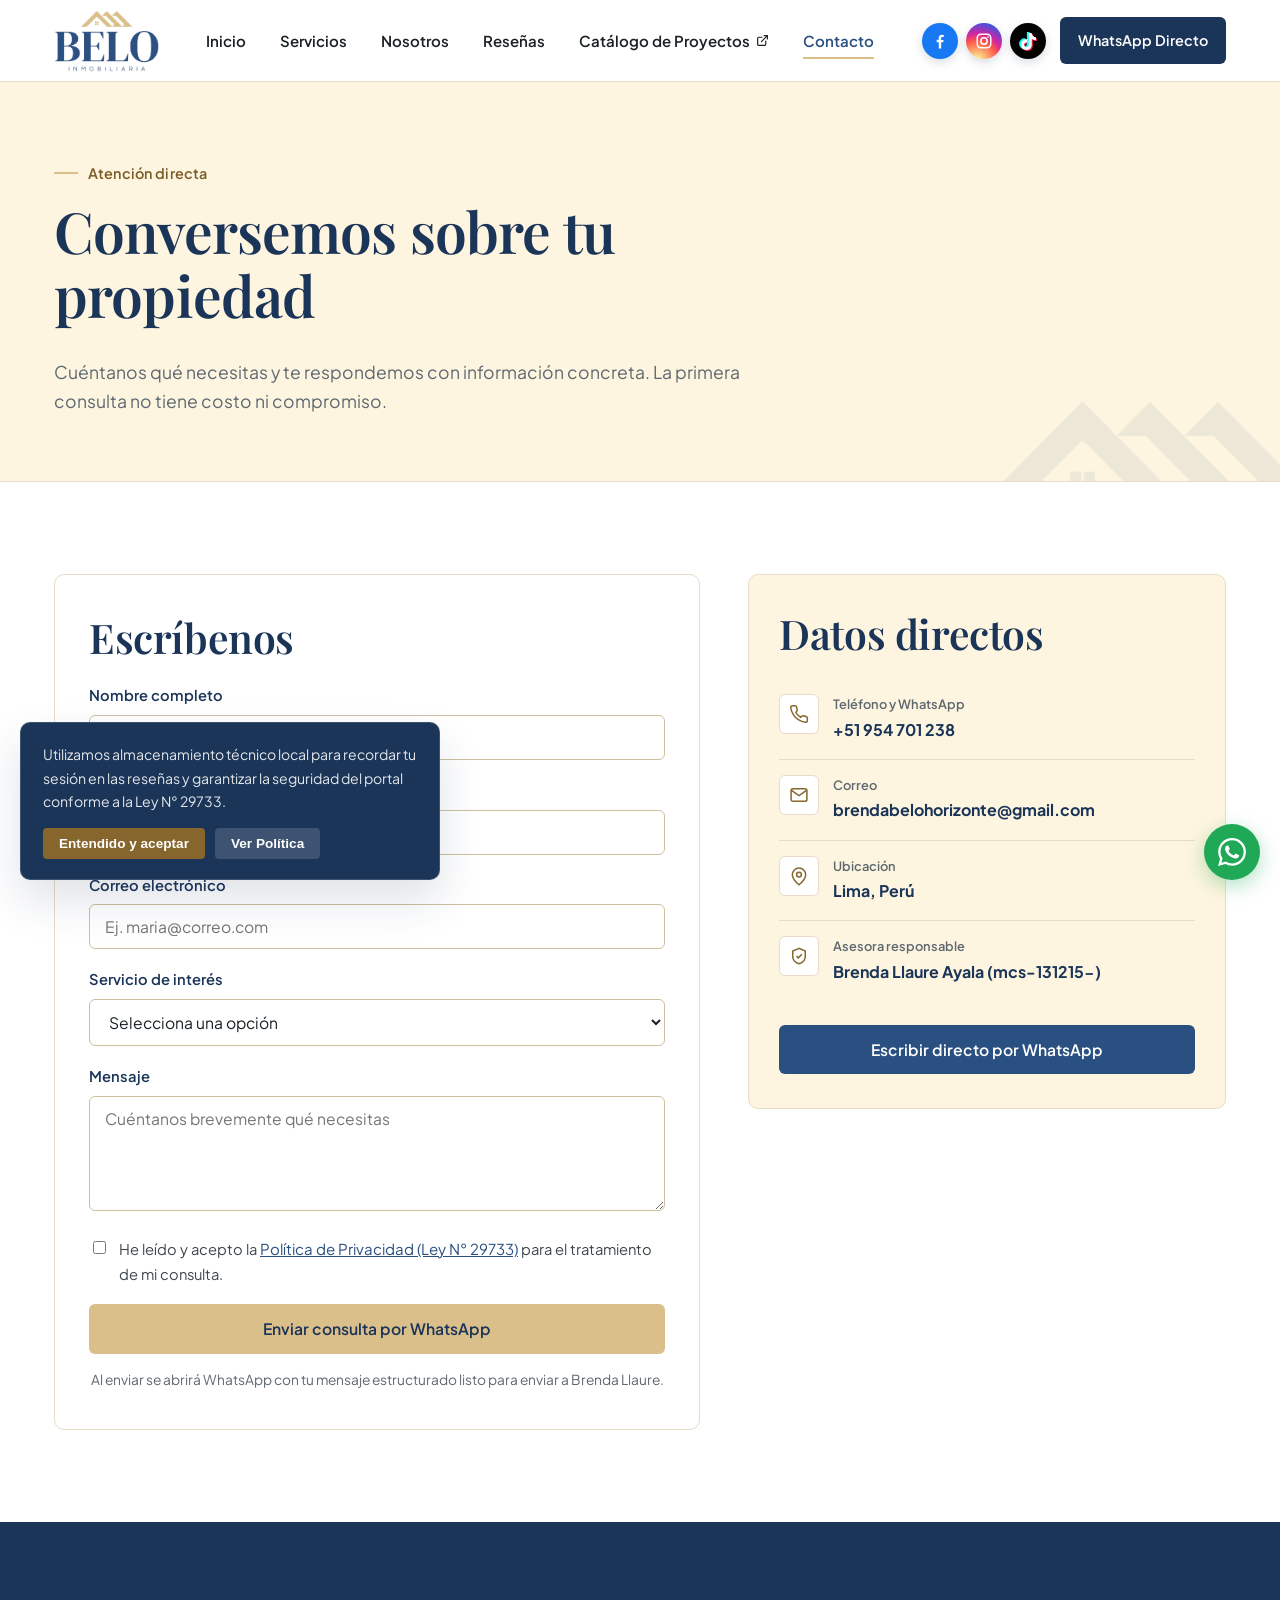
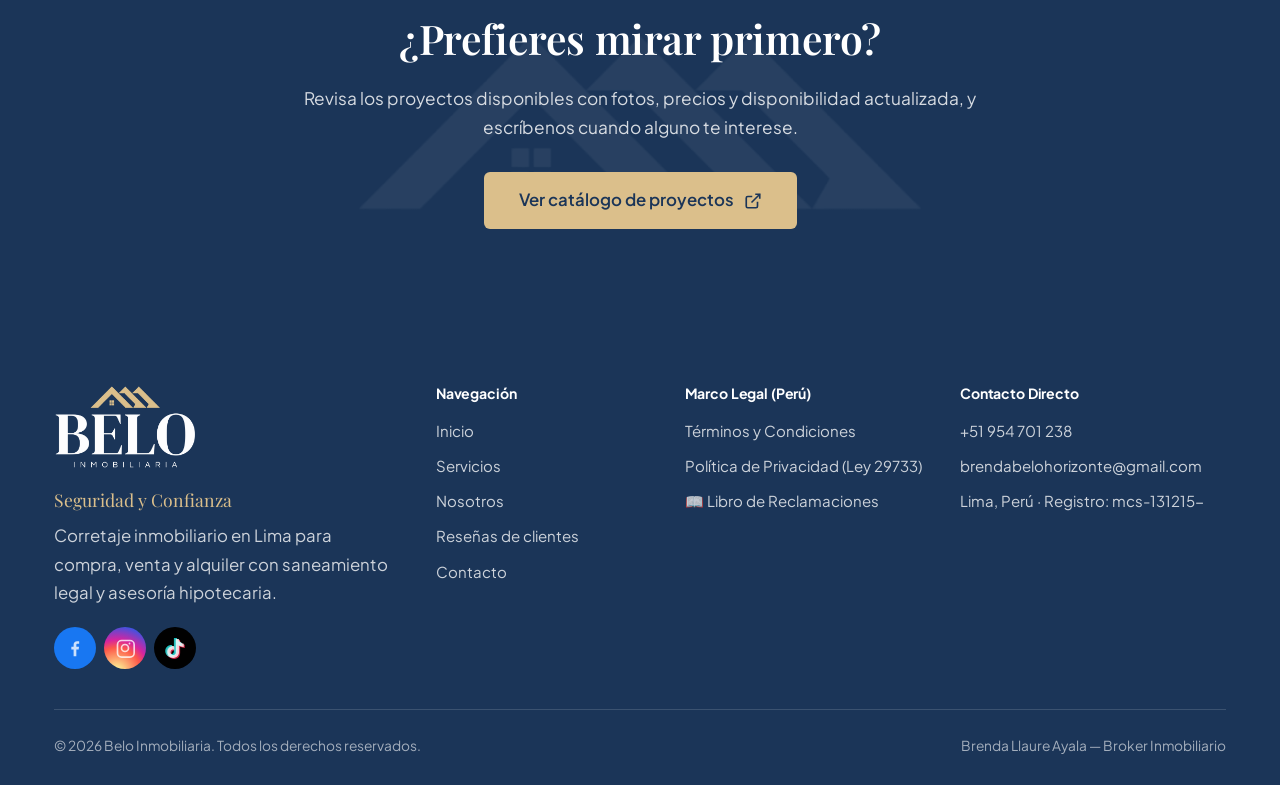
==== contacto.html @ b9839f07 "Add files via upload" ====
<!DOCTYPE html>
<html lang="es-PE">
<head>
  <meta charset="UTF-8">
  <meta name="viewport" content="width=device-width, initial-scale=1.0">

  <title>Contacto y asesoría inmobiliaria en Lima | Belo Inmobiliaria</title>
  <meta name="description" content="Escríbenos para comprar, vender, alquilar o tasar tu propiedad en Lima. Atención directa por WhatsApp al +51 954 701 238. La primera consulta no tiene costo.">

  <meta property="og:type" content="website">
  <meta property="og:locale" content="es_PE">
  <meta property="og:site_name" content="Belo Inmobiliaria">
  <meta property="og:title" content="Contacto | Belo Inmobiliaria">
  <meta property="og:description" content="Atención directa por WhatsApp para comprar, vender, alquilar o tasar tu propiedad en Lima.">
  <meta property="og:image" content="assets/logo-belo.png">

  <link rel="icon" type="image/png" href="assets/favicon-belo.png">
  <link rel="apple-touch-icon" href="assets/favicon-belo.png">

  <link rel="preconnect" href="https://fonts.googleapis.com">
  <link rel="preconnect" href="https://fonts.gstatic.com" crossorigin>
  <link href="https://fonts.googleapis.com/css2?family=Playfair+Display:wght@500;600&family=Plus+Jakarta+Sans:wght@400;500;600;700&display=swap" rel="stylesheet">

  <link rel="stylesheet" href="css/styles.css">
</head>
<body>

  <a class="salto-contenido" href="#contenido">Saltar al contenido principal</a>

  <header class="header" id="header">
    <div class="header__interior">
      <a class="header__logo" href="index.html" aria-label="Inicio — Belo Inmobiliaria">
        <img src="assets/logo-belo.png" alt="Belo Inmobiliaria" width="1082" height="639">
      </a>

      <nav class="nav" id="nav" aria-label="Navegación principal">
        <a class="nav__enlace" href="index.html">Inicio</a>
        <a class="nav__enlace" href="servicios.html">Servicios</a>
        <a class="nav__enlace" href="nosotros.html">Nosotros</a>
        <a class="nav__enlace" href="index.html#resenas">Reseñas</a>
        <a class="nav__enlace" href="https://admin.nexoagentes.pe/email-search/6a6b682a7970f50008cf5bd2" target="_blank" rel="noopener noreferrer">
          Catálogo de Proyectos
          <svg width="13" height="13" viewBox="0 0 24 24" fill="none" stroke="currentColor" stroke-width="2.2" stroke-linecap="round" stroke-linejoin="round" aria-hidden="true"><path d="M18 13v6a2 2 0 0 1-2 2H5a2 2 0 0 1-2-2V8a2 2 0 0 1 2-2h6"/><polyline points="15 3 21 3 21 9"/><line x1="10" y1="14" x2="21" y2="3"/></svg>
          <span class="solo-lectores">(se abre en una pestaña nueva)</span>
        </a>
        <a class="nav__enlace activo" href="contacto.html" aria-current="page">Contacto</a>

        <a class="boton boton--principal nav__wsp-movil" href="https://wa.me/51954701238?text=Hola%20Brenda%2C%20quisiera%20recibir%20asesor%C3%ADa%20inmobiliaria." target="_blank" rel="noopener noreferrer">
          Hablar por WhatsApp
        </a>
      </nav>

      <div class="header__acciones">
        <div class="redes-sociales">
          <a class="red-social red-social--fb" href="https://www.facebook.com/share/1JzZP7yR4J/?mibextid=wwXIfr" target="_blank" rel="noopener noreferrer" aria-label="Facebook de Belo Inmobiliaria">
            <svg viewBox="0 0 24 24" width="18" height="18" fill="currentColor" aria-hidden="true"><path d="M13.6 22v-8.2h2.8l.4-3.3h-3.2V8.4c0-.95.27-1.6 1.63-1.6H17V3.9a23 23 0 0 0-2.5-.13c-2.47 0-4.16 1.5-4.16 4.27v2.43H7.6v3.3h2.74V22z"/></svg>
          </a>
          <a class="red-social red-social--ig" href="https://www.instagram.com/inmobiliaria.brenda?vrfl=ZW5iZTU0MDJnYWZl" target="_blank" rel="noopener noreferrer" aria-label="Instagram de Belo Inmobiliaria">
            <svg viewBox="0 0 24 24" width="18" height="18" fill="none" stroke="currentColor" stroke-width="2" aria-hidden="true"><rect x="3" y="3" width="18" height="18" rx="5"/><circle cx="12" cy="12" r="4.2"/><circle cx="17.4" cy="6.6" r="1.1" fill="currentColor" stroke="none"/></svg>
          </a>
          <a class="red-social red-social--tt" href="https://www.tiktok.com/@inmobiliaria.bh" target="_blank" rel="noopener noreferrer" aria-label="TikTok de Belo Inmobiliaria">
            <svg viewBox="0 0 24 24" width="17" height="17" fill="currentColor" aria-hidden="true"><path d="M12.525.02c1.31-.02 2.61-.01 3.91-.02.08 1.53.63 3.09 1.75 4.17 1.12 1.11 2.7 1.62 4.24 1.79v4.03c-1.44-.05-2.89-.35-4.2-.97-.57-.26-1.1-.59-1.62-.93-.01 2.92.01 5.84-.02 8.75-.08 1.4-.54 2.79-1.35 3.94-1.31 1.92-3.58 3.17-5.91 3.21-1.43.08-2.86-.31-4.08-1.03-2.02-1.19-3.44-3.37-3.65-5.71-.02-.5-.03-1-.01-1.49.18-1.9 1.12-3.72 2.58-4.96 1.66-1.44 3.98-2.13 6.15-1.72.02 1.48-.04 2.96-.04 4.44-.99-.32-2.15-.23-3.02.37-.63.41-1.11 1.04-1.36 1.75-.21.51-.15 1.07-.14 1.61.24 1.64 1.82 3.02 3.5 2.87 1.12-.01 2.19-.66 2.77-1.61.19-.33.4-.67.41-1.06.1-1.79.06-3.57.07-5.36.01-4.03-.01-8.05.02-12.07"/></svg>
          </a>
        </div>
        <a class="boton-wsp-header" href="https://wa.me/51954701238?text=Hola%20Brenda%2C%20quisiera%20recibir%20asesor%C3%ADa%20inmobiliaria." target="_blank" rel="noopener noreferrer">
          WhatsApp Directo
        </a>
        <button class="boton-menu" id="botonMenu" type="button" aria-label="Abrir menú de navegación" aria-expanded="false" aria-controls="nav">
          <svg class="icono-abrir" width="24" height="24" viewBox="0 0 24 24" fill="none" stroke="currentColor" stroke-width="2" stroke-linecap="round"><line x1="3" y1="7" x2="21" y2="7"/><line x1="3" y1="12" x2="21" y2="12"/><line x1="3" y1="17" x2="21" y2="17"/></svg>
          <svg class="icono-cerrar" width="24" height="24" viewBox="0 0 24 24" fill="none" stroke="currentColor" stroke-width="2" stroke-linecap="round"><line x1="5" y1="5" x2="19" y2="19"/><line x1="19" y1="5" x2="5" y2="19"/></svg>
        </button>
      </div>
    </div>
  </header>

  <main class="contenido-principal" id="contenido">

    <section class="cabecera-pagina">
      <img class="cabecera-pagina__marca" src="assets/isotipo-belo.png" alt="" width="546" height="184" aria-hidden="true">
      <div class="contenedor">
        <div class="cabecera-pagina__contenido">
          <span class="etiqueta">Atención directa</span>
          <h1>Conversemos sobre tu propiedad</h1>
          <p>
            Cuéntanos qué necesitas y te respondemos con información concreta.
            La primera consulta no tiene costo ni compromiso.
          </p>
        </div>
      </div>
    </section>

    <section class="seccion">
      <div class="contenedor">
        <div class="contacto__grid">

          <div>
            <form class="formulario" id="formContacto" novalidate>
              <h2 class="formulario__titulo">Escríbenos</h2>

              <div class="campo">
                <label for="nombre">Nombre completo</label>
                <input type="text" id="nombre" name="nombre" autocomplete="name" placeholder="Ej. María Fernández" required>
                <span class="campo__error" id="errorNombre">Escribe tu nombre completo.</span>
              </div>

              <div class="campo">
                <label for="telefono">Teléfono</label>
                <input type="tel" id="telefono" name="telefono" autocomplete="tel" inputmode="tel" placeholder="Ej. 999 888 777" required>
                <span class="campo__error" id="errorTelefono">Escribe un número de teléfono válido (al menos 6 dígitos).</span>
              </div>

              <div class="campo">
                <label for="correo">Correo electrónico</label>
                <input type="email" id="correo" name="correo" autocomplete="email" placeholder="Ej. maria@correo.com" required>
                <span class="campo__error" id="errorCorreo">Escribe un correo electrónico válido.</span>
              </div>

              <div class="campo">
                <label for="servicio">Servicio de interés</label>
                <select id="servicio" name="servicio" required>
                  <option value="">Selecciona una opción</option>
                  <option value="Comprar departamento / inmueble">Comprar departamento / inmueble</option>
                  <option value="Vender mi propiedad">Vender mi propiedad</option>
                  <option value="Alquilar">Alquilar</option>
                  <option value="Tasación">Tasación</option>
                  <option value="Asesoría hipotecaria">Asesoría hipotecaria</option>
                  <option value="Otro">Otro</option>
                </select>
                <span class="campo__error" id="errorServicio">Elige el servicio que te interesa.</span>
              </div>

              <div class="campo">
                <label for="mensaje">Mensaje</label>
                <textarea id="mensaje" name="mensaje" placeholder="Cuéntanos brevemente qué necesitas" required></textarea>
                <span class="campo__error" id="errorMensaje">Escribe un mensaje de al menos 10 caracteres.</span>
              </div>

              <div class="campo">
                <div class="campo--checkbox">
                  <input type="checkbox" id="aceptoPrivacidad" required>
                  <label for="aceptoPrivacidad">
                    He leído y acepto la <button type="button" class="footer__boton-legal" data-legal="privacidad" style="color:var(--azul); text-decoration:underline;">Política de Privacidad (Ley N° 29733)</button> para el tratamiento de mi consulta.
                  </label>
                </div>
                <span class="campo__error">Debes aceptar la Política de Privacidad para enviar tu consulta.</span>
              </div>

              <button type="submit" class="boton boton--principal boton--bloque">
                Enviar consulta por WhatsApp
              </button>

              <p class="formulario__nota" style="margin-top:14px; font-size:0.86rem; color:var(--gris-suave); text-align:center;">
                Al enviar se abrirá WhatsApp con tu mensaje estructurado listo para enviar a Brenda Llaure.
              </p>
            </form>
          </div>

          <aside class="datos-contacto">
            <h2 class="datos-contacto__titulo">Datos directos</h2>
            <div class="datos-contacto__lista" style="margin-bottom:24px;">
              <div class="dato">
                <span class="dato__icono">
                  <svg width="20" height="20" viewBox="0 0 24 24" fill="none" stroke="currentColor" stroke-width="1.8"><path d="M22 16.9v3a2 2 0 0 1-2.2 2 19.8 19.8 0 0 1-8.6-3.1 19.5 19.5 0 0 1-6-6A19.8 19.8 0 0 1 2.1 4.2 2 2 0 0 1 4.1 2h3a2 2 0 0 1 2 1.7c.1 1 .4 1.9.7 2.8a2 2 0 0 1-.5 2.1L8.1 9.9a16 16 0 0 0 6 6l1.3-1.3a2 2 0 0 1 2.1-.4c.9.3 1.8.6 2.8.7a2 2 0 0 1 1.7 2"/></svg>
                </span>
                <div>
                  <span class="dato__titulo">Teléfono y WhatsApp</span>
                  <a class="dato__valor" href="tel:+51954701238">+51 954 701 238</a>
                </div>
              </div>

              <div class="dato">
                <span class="dato__icono">
                  <svg width="20" height="20" viewBox="0 0 24 24" fill="none" stroke="currentColor" stroke-width="1.8"><rect x="2.5" y="4.5" width="19" height="15" rx="2.2"/><path d="m3 6.5 9 6.2 9-6.2"/></svg>
                </span>
                <div>
                  <span class="dato__titulo">Correo</span>
                  <a class="dato__valor" href="mailto:brendabelohorizonte@gmail.com">brendabelohorizonte@gmail.com</a>
                </div>
              </div>

              <div class="dato">
                <span class="dato__icono">
                  <svg width="20" height="20" viewBox="0 0 24 24" fill="none" stroke="currentColor" stroke-width="1.8"><path d="M20 10.5c0 5.5-8 12-8 12s-8-6.5-8-12a8 8 0 0 1 16 0"/><circle cx="12" cy="10.3" r="2.9"/></svg>
                </span>
                <div>
                  <span class="dato__titulo">Ubicación</span>
                  <span class="dato__valor">Lima, Perú</span>
                </div>
              </div>

              <div class="dato">
                <span class="dato__icono">
                  <svg width="20" height="20" viewBox="0 0 24 24" fill="none" stroke="currentColor" stroke-width="1.8"><path d="M12 2.8 4.5 6v6.2c0 4.3 3.1 7.7 7.5 9 4.4-1.3 7.5-4.7 7.5-9V6z"/><path d="m9 12 2.2 2.2L15.5 10"/></svg>
                </span>
                <div>
                  <span class="dato__titulo">Asesora responsable</span>
                  <span class="dato__valor">Brenda Llaure Ayala (mcs-131215-)</span>
                </div>
              </div>
            </div>

            <a class="boton boton--azul boton--bloque" href="https://wa.me/51954701238?text=Hola%20Brenda%2C%20quisiera%20recibir%20asesor%C3%ADa%20inmobiliaria." target="_blank" rel="noopener noreferrer">
              Escribir directo por WhatsApp
            </a>
          </aside>

        </div>
      </div>
    </section>

    <section class="seccion cta-catalogo">
      <img class="cta-catalogo__marca" src="assets/isotipo-belo-blanco.png" alt="" width="546" height="184" aria-hidden="true" loading="lazy">
      <div class="contenedor">
        <div class="cta-catalogo__contenido">
          <h2>¿Prefieres mirar primero?</h2>
          <p>
            Revisa los proyectos disponibles con fotos, precios y disponibilidad
            actualizada, y escríbenos cuando alguno te interese.
          </p>
          <a class="boton boton--principal boton--grande" href="https://admin.nexoagentes.pe/email-search/6a6b682a7970f50008cf5bd2" target="_blank" rel="noopener noreferrer">
            Ver catálogo de proyectos
            <svg width="18" height="18" viewBox="0 0 24 24" fill="none" stroke="currentColor" stroke-width="2.2"><path d="M18 13v6a2 2 0 0 1-2 2H5a2 2 0 0 1-2-2V8a2 2 0 0 1 2-2h6"/><polyline points="15 3 21 3 21 9"/><line x1="10" y1="14" x2="21" y2="3"/></svg>
          </a>
        </div>
      </div>
    </section>

  </main>

  <footer class="footer">
    <div class="contenedor">
      <div class="footer__grid">
        <div class="footer__marca">
          <div class="footer__logo">
            <img src="assets/logo-belo-blanco.png" alt="Belo Inmobiliaria" width="1082" height="639" loading="lazy">
          </div>
          <p class="footer__tagline">Seguridad y Confianza</p>
          <p class="footer__descripcion">
            Corretaje inmobiliario en Lima para compra, venta y alquiler con saneamiento legal y asesoría hipotecaria.
          </p>
          <div class="footer__redes redes-sociales redes-sociales--footer">
              <a class="red-social red-social--fb" href="https://www.facebook.com/share/1JzZP7yR4J/?mibextid=wwXIfr" target="_blank" rel="noopener noreferrer" aria-label="Facebook de Belo Inmobiliaria">
                <svg viewBox="0 0 24 24" width="20" height="20" fill="currentColor" aria-hidden="true"><path d="M13.6 22v-8.2h2.8l.4-3.3h-3.2V8.4c0-.95.27-1.6 1.63-1.6H17V3.9a23 23 0 0 0-2.5-.13c-2.47 0-4.16 1.5-4.16 4.27v2.43H7.6v3.3h2.74V22z"/></svg>
              </a>
              <a class="red-social red-social--ig" href="https://www.instagram.com/inmobiliaria.brenda?vrfl=ZW5iZTU0MDJnYWZl" target="_blank" rel="noopener noreferrer" aria-label="Instagram de Belo Inmobiliaria">
                <svg viewBox="0 0 24 24" width="20" height="20" fill="none" stroke="currentColor" stroke-width="2" aria-hidden="true"><rect x="3" y="3" width="20" height="20" rx="5"/><circle cx="12" cy="12" r="4.2"/><circle cx="17.4" cy="6.6" r="1.1" fill="currentColor" stroke="none"/></svg>
              </a>
              <a class="red-social red-social--tt" href="https://www.tiktok.com/@inmobiliaria.bh" target="_blank" rel="noopener noreferrer" aria-label="TikTok de Belo Inmobiliaria">
                <svg viewBox="0 0 24 24" width="19" height="19" fill="currentColor" aria-hidden="true"><path d="M12.525.02c1.31-.02 2.61-.01 3.91-.02.08 1.53.63 3.09 1.75 4.17 1.12 1.11 2.7 1.62 4.24 1.79v4.03c-1.44-.05-2.89-.35-4.2-.97-.57-.26-1.1-.59-1.62-.93-.01 2.92.01 5.84-.02 8.75-.08 1.4-.54 2.79-1.35 3.94-1.31 1.92-3.58 3.17-5.91 3.21-1.43.08-2.86-.31-4.08-1.03-2.02-1.19-3.44-3.37-3.65-5.71-.02-.5-.03-1-.01-1.49.18-1.9 1.12-3.72 2.58-4.96 1.66-1.44 3.98-2.13 6.15-1.72.02 1.48-.04 2.96-.04 4.44-.99-.32-2.15-.23-3.02.37-.63.41-1.11 1.04-1.36 1.75-.21.51-.15 1.07-.14 1.61.24 1.64 1.82 3.02 3.5 2.87 1.12-.01 2.19-.66 2.77-1.61.19-.33.4-.67.41-1.06.1-1.79.06-3.57.07-5.36.01-4.03-.01-8.05.02-12.07"/></svg>
              </a>
            </div>
        </div>

        <div class="footer__columna">
          <h2 class="footer__titulo">Navegación</h2>
          <ul class="footer__lista">
            <li><a href="index.html">Inicio</a></li>
            <li><a href="servicios.html">Servicios</a></li>
            <li><a href="nosotros.html">Nosotros</a></li>
            <li><a href="index.html#resenas">Reseñas de clientes</a></li>
            <li><a href="contacto.html">Contacto</a></li>
          </ul>
        </div>

        <div class="footer__columna">
          <h2 class="footer__titulo">Marco Legal (Perú)</h2>
          <ul class="footer__lista">
            <li><button type="button" class="footer__boton-legal" data-legal="terminos">Términos y Condiciones</button></li>
            <li><button type="button" class="footer__boton-legal" data-legal="privacidad">Política de Privacidad (Ley 29733)</button></li>
            <li><button type="button" class="footer__boton-legal" data-legal="reclamaciones">📖 Libro de Reclamaciones</button></li>
          </ul>
        </div>

        <div class="footer__columna">
          <h2 class="footer__titulo">Contacto Directo</h2>
          <ul class="footer__lista">
            <li><a href="tel:+51954701238">+51 954 701 238</a></li>
            <li><a href="mailto:brendabelohorizonte@gmail.com">brendabelohorizonte@gmail.com</a></li>
            <li>Lima, Perú · Registro: mcs-131215-</li>
          </ul>
        </div>
      </div>

      <div class="footer__pie">
        <span>&copy; <span id="anioActual">2026</span> Belo Inmobiliaria. Todos los derechos reservados.</span>
        <span>Brenda Llaure Ayala — Broker Inmobiliario</span>
      </div>
    </div>
  </footer>

  <div class="modal-overlay" id="modalGeneral" role="dialog" aria-modal="true">
    <div class="modal-caja">
      <button type="button" class="modal-cerrar" id="modalCerrar" aria-label="Cerrar ventana">✕</button>
      <div id="modalContenido"></div>
    </div>
  </div>

  <aside class="banner-cookies" id="bannerCookies" aria-label="Aviso de privacidad y cookies">
    <p>
      Utilizamos almacenamiento técnico local para recordar tu sesión en las reseñas y garantizar la seguridad del portal conforme a la Ley N° 29733.
    </p>
    <div class="banner-cookies__acciones">
      <button type="button" class="btn-cookie-aceptar" id="btnAceptarCookies">Entendido y aceptar</button>
      <button type="button" class="btn-cookie-config" data-legal="privacidad">Ver Política</button>
    </div>
  </aside>

  <a class="wsp-flotante" href="https://wa.me/51954701238?text=Hola%20Brenda%2C%20estoy%20interesado%20en%20recibir%20asesor%C3%ADa%20inmobiliaria." target="_blank" rel="noopener noreferrer" aria-label="Escribir por WhatsApp">
    <svg width="28" height="28" viewBox="0 0 24 24" fill="currentColor"><path d="M17.472 14.382c-.297-.149-1.758-.867-2.03-.967-.273-.099-.471-.148-.67.15-.197.297-.767.966-.94 1.164-.173.199-.347.223-.644.075-.297-.15-1.255-.463-2.39-1.475-.883-.788-1.48-1.761-1.653-2.059-.173-.297-.018-.458.13-.606.134-.133.298-.347.446-.52.149-.174.198-.298.298-.497.099-.198.05-.371-.025-.52-.075-.149-.669-1.612-.916-2.207-.242-.579-.487-.5-.669-.51-.173-.008-.371-.01-.57-.01-.198 0-.52.074-.792.372-.272.297-1.04 1.016-1.04 2.479 0 1.462 1.065 2.875 1.213 3.074.149.198 2.096 3.2 5.077 4.487.709.306 1.262.489 1.694.625.712.227 1.36.195 1.872.118.571-.085 1.758-.719 2.006-1.413.248-.694.248-1.289.173-1.413-.074-.124-.272-.198-.57-.347M12.05 21.785h-.004a9.87 9.87 0 0 1-5.031-1.378l-.361-.214-3.741.982.998-3.648-.235-.374a9.86 9.86 0 0 1-1.51-5.26c.001-5.45 4.436-9.884 9.888-9.884a9.82 9.82 0 0 1 6.993 2.898 9.82 9.82 0 0 1 2.893 6.994c-.003 5.45-4.437 9.884-9.885 9.884m8.413-18.297A11.82 11.82 0 0 0 12.05 0C5.495 0 .16 5.335.157 11.892c0 2.096.548 4.142 1.588 5.945L.057 24l6.305-1.654a11.88 11.88 0 0 0 5.683 1.448h.005c6.554 0 11.89-5.335 11.893-11.893a11.82 11.82 0 0 0-3.48-8.413"/></svg>
  </a>

  <script src="js/main.js"></script>
</body>
</html>
---- css/styles.css ----
/* ==========================================================================
   INMOBILIARIA BELOHORIZONTE — SISTEMA DE DISEÑO EDITORIAL & ARQUITECTÓNICO
   Arquitectura CSS sin dependencias · Cumplimiento WCAG AA
   ========================================================================== */

:root {
  /* Paleta Oficial + Ajustes de Contraste WCAG AA */
  /* Marca Belo Inmobiliaria: azul #2A4F81 · dorado #DBBF8B · crema #FEF5E0
     (los nombres "terracota" se mantienen por compatibilidad; ahora son tonos dorados) */
  --azul:             #2A4F81;
  --azul-oscuro:      #1B3558;
  --azul-suave:       #EAF0F8;
  --terracota:        #DBBF8B; /* Dorado de marca (decorativo) */
  --terracota-oscuro: #86662C; /* Dorado oscuro, ratio ~5:1 sobre blanco */
  --terracota-texto:  #7A5C26; /* Dorado para texto sobre crema */
  --terracota-claro:  #DBBF8B;
  --dorado-hover:     #CDAA6C;
  --tinta:            #1A2126;
  --gris:             #3E464C;
  --gris-suave:       #5E6870;
  --crema:            #FEF5E0;
  --blanco:           #FFFFFF;
  --borde:            #E7DCC6;
  --borde-fuerte:     #CDBF9F;
  --error:            #B82E1F;
  --exito:            #1E6F43;

  /* Tipografía de Marca (Serif Didone + Sans Geométrica) */
  --fuente-editorial: "Playfair Display", Georgia, serif;
  --fuente-titulo:    "Plus Jakarta Sans", system-ui, -apple-system, sans-serif;
  --fuente-cuerpo:    "Plus Jakarta Sans", system-ui, -apple-system, sans-serif;

  /* Layout y Espaciado */
  --ancho-max:   1220px;
  --radio-sm:    6px;
  --radio:       10px;
  --radio-lg:    14px;
  --alto-header: 82px;

  /* Sombras disciplinadas */
  --sombra-sm: 0 2px 6px rgba(27, 53, 88, 0.05);
  --sombra:    0 8px 24px rgba(27, 53, 88, 0.08);
  --sombra-lg: 0 20px 44px rgba(27, 53, 88, 0.14);

  --trans: 200ms cubic-bezier(0.25, 1, 0.5, 1);
}

/* --- RESET Y BASE --- */
*, *::before, *::after { box-sizing: border-box; }

html {
  scroll-behavior: smooth;
  -webkit-text-size-adjust: 100%;
}

body {
  margin: 0;
  font-family: var(--fuente-cuerpo);
  font-size: 1.05rem;
  line-height: 1.68;
  color: var(--gris);
  background: var(--blanco);
  -webkit-font-smoothing: antialiased;
  overflow-x: hidden;
}

body.menu-abierto,
body.modal-abierto { overflow: hidden; }

h1, h2, h3, h4 {
  color: var(--azul-oscuro);
  margin: 0 0 0.55em;
}

/* Uso deliberado de Serif para titulares principales según guía de marca */
h1 {
  font-family: var(--fuente-editorial);
  font-weight: 600;
  font-size: clamp(2.2rem, 4.6vw, 3.55rem);
  line-height: 1.12;
  letter-spacing: -0.015em;
}

h2 {
  font-family: var(--fuente-editorial);
  font-weight: 600;
  font-size: clamp(1.75rem, 3.2vw, 2.55rem);
  line-height: 1.18;
  letter-spacing: -0.01em;
}

h3 {
  font-family: var(--fuente-titulo);
  font-weight: 700;
  font-size: clamp(1.12rem, 1.8vw, 1.32rem);
  line-height: 1.3;
}

p {
  margin: 0 0 1.1em;
  max-width: 68ch;
}
p:last-child { margin-bottom: 0; }

a { color: var(--azul); text-decoration: none; transition: color var(--trans); }
a:hover { color: var(--terracota-oscuro); }

img { max-width: 100%; height: auto; display: block; }
ul { margin: 0; padding: 0; list-style: none; }

:focus-visible {
  outline: 3px solid var(--terracota-oscuro);
  outline-offset: 3px;
  border-radius: 4px;
}

.salto-contenido {
  position: absolute;
  left: -9999px;
  top: 0;
  z-index: 300;
  padding: 12px 20px;
  background: var(--azul-oscuro);
  color: var(--blanco);
  font-weight: 600;
}
.salto-contenido:focus { left: 0; color: var(--blanco); }

.solo-lectores {
  position: absolute;
  width: 1px; height: 1px;
  padding: 0; margin: -1px;
  overflow: hidden;
  clip: rect(0 0 0 0);
  white-space: nowrap;
  border: 0;
}

/* --- CONTENEDORES Y SECCIONES --- */
.contenedor {
  width: 100%;
  max-width: var(--ancho-max);
  margin: 0 auto;
  padding: 0 24px;
}

.seccion { padding: 92px 0; }
.seccion--crema {
  background: var(--crema);
  border-top: 1px solid var(--borde);
  border-bottom: 1px solid var(--borde);
}

.cabecera-seccion {
  max-width: 680px;
  margin: 0 0 52px;
}
.cabecera-seccion--centrada {
  margin-left: auto;
  margin-right: auto;
  text-align: center;
}
.cabecera-seccion--centrada p {
  margin-left: auto;
  margin-right: auto;
}
.cabecera-seccion p {
  color: var(--gris-suave);
  font-size: 1.08rem;
}

/* Firma contextual (reemplaza el cliché de ALL-CAPS eyebrow) */
.etiqueta {
  display: inline-flex;
  align-items: center;
  gap: 10px;
  font-family: var(--fuente-titulo);
  font-weight: 600;
  font-size: 0.9rem;
  letter-spacing: 0.01em;
  color: var(--terracota-texto);
  margin-bottom: 14px;
}
.etiqueta::before {
  content: "";
  display: inline-block;
  width: 24px;
  height: 2px;
  background: var(--terracota);
}

/* --- BOTONES --- */
.boton {
  display: inline-flex;
  align-items: center;
  justify-content: center;
  gap: 10px;
  font-family: var(--fuente-titulo);
  font-weight: 600;
  font-size: 0.98rem;
  line-height: 1.1;
  padding: 15px 26px;
  border: 1.5px solid transparent;
  border-radius: var(--radio-sm);
  cursor: pointer;
  text-align: center;
  transition: background var(--trans), color var(--trans), border-color var(--trans), transform var(--trans), box-shadow var(--trans);
}
.boton svg { flex-shrink: 0; }

.boton--principal {
  background: var(--terracota);
  color: var(--azul-oscuro);
}
.boton--principal:hover {
  background: var(--dorado-hover);
  color: var(--azul-oscuro);
  box-shadow: var(--sombra);
}

.boton--azul {
  background: var(--azul);
  color: var(--blanco);
}
.boton--azul:hover {
  background: var(--azul-oscuro);
  color: var(--blanco);
}

.boton--contorno {
  background: transparent;
  color: var(--azul-oscuro);
  border-color: var(--borde-fuerte);
}
.boton--contorno:hover {
  background: var(--crema);
  color: var(--azul-oscuro);
  border-color: var(--azul-oscuro);
}

.boton--contorno-claro {
  background: transparent;
  color: var(--blanco);
  border-color: rgba(255, 255, 255, 0.45);
}
.boton--contorno-claro:hover {
  background: rgba(255, 255, 255, 0.12);
  color: var(--blanco);
  border-color: var(--blanco);
}

.boton--grande { padding: 18px 34px; font-size: 1.05rem; }
.boton--bloque { width: 100%; }

.grupo-botones {
  display: flex;
  flex-wrap: wrap;
  gap: 14px;
}
.grupo-botones--centrado { justify-content: center; }
.grupo-botones--separado { margin-top: 40px; }

/* --- HEADER --- */
.header {
  position: fixed;
  top: 0; left: 0; right: 0;
  z-index: 100;
  height: var(--alto-header);
  display: flex;
  align-items: center;
  background: rgba(255, 255, 255, 0.96);
  backdrop-filter: blur(8px);
  border-bottom: 1px solid var(--borde);
  transition: box-shadow var(--trans);
}
.header.con-scroll { box-shadow: var(--sombra-sm); }

.header__interior {
  width: 100%;
  max-width: var(--ancho-max);
  margin: 0 auto;
  padding: 0 24px;
  display: flex;
  align-items: center;
  justify-content: space-between;
  gap: 24px;
}

.header__logo img { height: 62px; width: auto; }

.nav { display: flex; align-items: center; gap: 6px; }
.nav__wsp-movil { display: none; }

.nav__enlace {
  display: inline-flex;
  align-items: center;
  gap: 6px;
  font-family: var(--fuente-titulo);
  font-weight: 600;
  font-size: 0.94rem;
  color: var(--tinta);
  padding: 10px 14px;
  border-radius: var(--radio-sm);
  transition: color var(--trans), background var(--trans);
}
.nav__enlace:hover { color: var(--azul); background: var(--crema); }
.nav__enlace.activo { color: var(--azul); position: relative; }
.nav__enlace.activo::after {
  content: "";
  position: absolute;
  left: 14px; right: 14px; bottom: 4px;
  height: 2px;
  background: var(--terracota);
}

.header__acciones { display: flex; align-items: center; gap: 14px; }
.nav__enlace, .boton-wsp-header { white-space: nowrap; }

.boton-wsp-header {
  display: inline-flex;
  align-items: center;
  gap: 8px;
  font-family: var(--fuente-titulo);
  font-weight: 600;
  font-size: 0.9rem;
  color: var(--blanco);
  background: var(--azul-oscuro);
  padding: 11px 18px;
  border-radius: var(--radio-sm);
  transition: background var(--trans);
}
.boton-wsp-header:hover {
  background: var(--azul);
  color: var(--blanco);
}

.boton-menu {
  display: none;
  align-items: center;
  justify-content: center;
  width: 44px; height: 44px;
  background: transparent;
  border: 1px solid var(--borde);
  border-radius: var(--radio-sm);
  color: var(--azul-oscuro);
  cursor: pointer;
}
.boton-menu .icono-cerrar { display: none; }
.boton-menu[aria-expanded="true"] .icono-abrir  { display: none; }
.boton-menu[aria-expanded="true"] .icono-cerrar { display: block; }

.contenido-principal { padding-top: var(--alto-header); }

/* --- HERO EDITORIAL --- */
.hero {
  position: relative;
  padding: 76px 0 88px;
  background: linear-gradient(180deg, var(--crema) 0%, var(--blanco) 100%);
}

.hero__grid {
  display: grid;
  grid-template-columns: 1.08fr 0.92fr;
  gap: 56px;
  align-items: center;
}

.hero__titulo { margin-bottom: 0.45em; }
.hero__texto {
  font-size: 1.12rem;
  color: var(--gris-suave);
  max-width: 56ch;
  margin-bottom: 32px;
}

.hero__panel {
  position: relative;
  margin: 0;
  aspect-ratio: 4 / 3.5;
  border-radius: var(--radio);
  background: var(--crema);
  box-shadow: var(--sombra-lg);
  overflow: hidden;
  border: 1px solid var(--borde);
}
.hero__panel::before {
  content: "";
  position: absolute;
  top: 0; left: 0; right: 0;
  height: 5px;
  z-index: 2;
  background: linear-gradient(90deg, var(--azul) 0%, var(--terracota) 100%);
}
.hero__panel-foto {
  width: 100%;
  height: 100%;
  object-fit: cover;
  transform-origin: 60% 45%;
  animation: hero-kenburns 22s ease-in-out infinite alternate;
}
/* Entrada del panel: revelado de abajo hacia arriba */
.hero__panel {
  animation: hero-revelar 1.2s cubic-bezier(0.22, 1, 0.36, 1) both;
}
.hero__panel-leyenda {
  animation: hero-subir 0.9s 0.7s cubic-bezier(0.22, 1, 0.36, 1) both;
}
@keyframes hero-kenburns {
  from { transform: scale(1.02) translate(0, 0); }
  to   { transform: scale(1.14) translate(-2%, -1.5%); }
}
@keyframes hero-revelar {
  from { clip-path: inset(100% 0 0 0 round var(--radio)); opacity: 0.4; }
  to   { clip-path: inset(0 0 0 0 round var(--radio)); opacity: 1; }
}
@keyframes hero-subir {
  from { transform: translateY(14px); opacity: 0; }
  to   { transform: translateY(0); opacity: 1; }
}
.hero__panel-leyenda {
  position: absolute;
  left: 16px;
  bottom: 16px;
  font-family: var(--fuente-titulo);
  font-weight: 600;
  font-size: 0.78rem;
  color: var(--blanco);
  background: rgba(27, 53, 88, 0.86);
  border-radius: var(--radio-sm);
  padding: 7px 14px;
  backdrop-filter: blur(4px);
}

/* --- BARRA DE CONFIANZA --- */
.confianza {
  border-top: 1px solid var(--borde);
  border-bottom: 1px solid var(--borde);
  background: var(--blanco);
}
.confianza__lista {
  display: grid;
  grid-template-columns: repeat(4, 1fr);
}
.confianza__item {
  padding: 32px 24px;
  border-left: 1px solid var(--borde);
}
.confianza__item:first-child { border-left: 0; }
.confianza__dato {
  display: block;
  font-family: var(--fuente-editorial);
  font-weight: 600;
  font-size: 2rem;
  line-height: 1.05;
  color: var(--azul-oscuro);
  margin-bottom: 6px;
}
.confianza__etiqueta {
  display: block;
  font-size: 0.94rem;
  color: var(--gris-suave);
}

/* --- CABECERA PÁGINAS INTERIORES --- */
.cabecera-pagina {
  position: relative;
  padding: 72px 0 64px;
  background: var(--crema);
  border-bottom: 1px solid var(--borde);
  overflow: hidden;
}
.cabecera-pagina__contenido { position: relative; z-index: 2; max-width: 740px; }
.cabecera-pagina p { font-size: 1.1rem; color: var(--gris-suave); margin-bottom: 0; }
.cabecera-pagina__marca {
  position: absolute;
  right: -50px;
  bottom: -35px;
  width: 360px;
  opacity: 0.08;
  pointer-events: none;
}

/* --- MATRIZ DE SERVICIOS (Estilo plano arquitectónico, no SaaS-cards) --- */
.grid-servicios {
  display: grid;
  grid-template-columns: repeat(3, 1fr);
  gap: 1px;
  background: var(--borde);
  border: 1px solid var(--borde);
  border-radius: var(--radio);
  overflow: hidden;
}
.grid-servicios--destacados { grid-template-columns: repeat(2, 1fr); }

.tarjeta-servicio {
  background: var(--blanco);
  padding: 36px 32px;
  transition: background var(--trans);
}
.tarjeta-servicio:hover {
  background: #FFFBF2;
}
.tarjeta-servicio__icono {
  display: inline-flex;
  align-items: center;
  justify-content: center;
  width: 48px; height: 48px;
  border-radius: var(--radio-sm);
  background: var(--azul-suave);
  color: var(--azul);
  margin-bottom: 20px;
}
.tarjeta-servicio h3 { margin-bottom: 0.45em; }
.tarjeta-servicio p { color: var(--gris-suave); font-size: 0.98rem; }

/* --- CHIPS DE TRÁMITES --- */
.tramites__intro { max-width: 760px; margin-bottom: 34px; }
.tramites__destacado {
  font-family: var(--fuente-titulo);
  font-weight: 700;
  font-size: 1.25rem;
  color: var(--terracota-texto);
}
.chips { display: flex; flex-wrap: wrap; gap: 10px; }
.chip {
  display: inline-flex;
  align-items: center;
  gap: 8px;
  font-size: 0.94rem;
  font-weight: 500;
  color: var(--tinta);
  background: var(--blanco);
  border: 1px solid var(--borde-fuerte);
  border-radius: var(--radio-sm);
  padding: 9px 16px;
}
.chip::before {
  content: "";
  width: 6px; height: 6px;
  background: var(--terracota);
  border-radius: 50%;
}

/* --- COMPROMISOS (SECUENCIA REAL 1-2-3) --- */
.grid-compromisos {
  display: grid;
  grid-template-columns: repeat(3, 1fr);
  gap: 28px;
}
.compromiso {
  background: var(--blanco);
  border: 1px solid var(--borde);
  border-top: 3px solid var(--azul);
  border-radius: var(--radio-sm);
  padding: 34px 28px;
}
.compromiso__numero {
  display: inline-block;
  font-family: var(--fuente-editorial);
  font-weight: 600;
  font-size: 1.5rem;
  color: var(--terracota-texto);
  margin-bottom: 12px;
}

/* --- SISTEMA DE RESEÑAS Y CALIFICACIÓN (1 A 5 ESTRELLAS) --- */
.resenas-panel {
  display: grid;
  grid-template-columns: 0.9fr 1.1fr;
  gap: 44px;
  align-items: start;
  margin-bottom: 48px;
}

.resenas-resumen {
  background: var(--crema);
  border: 1px solid var(--borde);
  border-radius: var(--radio);
  padding: 32px;
}

.resenas-resumen__nota {
  display: flex;
  align-items: baseline;
  gap: 14px;
  margin-bottom: 10px;
}

.resenas-resumen__numero {
  font-family: var(--fuente-editorial);
  font-size: 3.2rem;
  font-weight: 600;
  line-height: 1;
  color: var(--azul-oscuro);
}

.resenas-resumen__estrellas {
  display: inline-flex;
  gap: 4px;
  color: var(--terracota);
}

.resenas-resumen__total {
  font-size: 0.94rem;
  color: var(--gris-suave);
  margin-bottom: 20px;
}

.resenas-sesion-caja {
  border-top: 1px solid var(--borde);
  padding-top: 20px;
  margin-top: 20px;
}

.resenas-usuario-activo {
  display: flex;
  align-items: center;
  justify-content: space-between;
  gap: 12px;
  background: var(--blanco);
  border: 1px solid var(--borde);
  padding: 12px 16px;
  border-radius: var(--radio-sm);
  margin-bottom: 16px;
  font-size: 0.92rem;
}

.badge-admin {
  display: inline-block;
  background: var(--azul-oscuro);
  color: var(--blanco);
  font-size: 0.72rem;
  font-weight: 700;
  padding: 3px 8px;
  border-radius: 4px;
  margin-left: 6px;
}

.form-resena {
  background: var(--blanco);
  border: 1px solid var(--borde);
  border-radius: var(--radio);
  padding: 32px;
  box-shadow: var(--sombra-sm);
}

/* Selector interactivo de estrellas */
.selector-estrellas {
  display: inline-flex;
  flex-direction: row-reverse;
  justify-content: flex-end;
  gap: 6px;
}
.selector-estrellas input {
  position: absolute;
  opacity: 0;
  width: 0; height: 0;
}
.selector-estrellas label {
  cursor: pointer;
  color: #D2CDC5;
  padding: 4px;
  transition: color 150ms ease, transform 150ms ease;
}
.selector-estrellas label:hover,
.selector-estrellas label:hover ~ label,
.selector-estrellas input:checked ~ label {
  color: var(--terracota);
}
.selector-estrellas label:hover { transform: scale(1.12); }

.alerta-validacion {
  display: none;
  padding: 12px 16px;
  border-radius: var(--radio-sm);
  font-size: 0.9rem;
  font-weight: 500;
  margin-bottom: 18px;
}
.alerta-validacion.visible { display: block; }
.alerta-validacion--error {
  background: #FDF2F0;
  border: 1px solid #E6B0AA;
  color: var(--error);
}
.alerta-validacion--exito {
  background: #EDF7F1;
  border: 1px solid #A9DFBF;
  color: var(--exito);
}

.grid-testimonios {
  display: grid;
  grid-template-columns: repeat(3, 1fr);
  gap: 24px;
}

.testimonio {
  background: var(--blanco);
  border: 1px solid var(--borde);
  border-radius: var(--radio);
  padding: 28px;
  display: flex;
  flex-direction: column;
  justify-content: space-between;
  gap: 18px;
}

.testimonio__cabecera {
  display: flex;
  align-items: center;
  justify-content: space-between;
  gap: 8px;
}

.estrellas-fijas {
  display: inline-flex;
  gap: 3px;
  color: var(--terracota);
}

.testimonio__fecha {
  font-size: 0.82rem;
  color: var(--gris-suave);
}

.testimonio__texto {
  color: var(--tinta);
  font-size: 0.98rem;
  line-height: 1.6;
  margin: 0;
}

.testimonio__pie {
  display: flex;
  align-items: center;
  justify-content: space-between;
  gap: 12px;
  padding-top: 14px;
  border-top: 1px solid var(--borde);
}

.testimonio__autor-info {
  display: flex;
  align-items: center;
  gap: 10px;
}

.testimonio__avatar {
  width: 36px; height: 36px;
  border-radius: 50%;
  background: var(--azul-suave);
  color: var(--azul-oscuro);
  font-weight: 700;
  font-size: 0.88rem;
  display: inline-flex;
  align-items: center;
  justify-content: center;
}

.testimonio__nombre {
  display: block;
  font-weight: 700;
  font-size: 0.92rem;
  color: var(--azul-oscuro);
}

.testimonio__verificado {
  display: block;
  font-size: 0.78rem;
  color: var(--exito);
}

.boton-borrar-resena {
  background: #FDF2F0;
  color: var(--error);
  border: 1px solid #E6B0AA;
  border-radius: 4px;
  padding: 5px 10px;
  font-size: 0.78rem;
  font-weight: 600;
  cursor: pointer;
  transition: background var(--trans);
}
.boton-borrar-resena:hover {
  background: var(--error);
  color: var(--blanco);
}

/* --- CTA CATÁLOGO --- */
.cta-catalogo {
  position: relative;
  background: var(--azul-oscuro);
  color: rgba(255, 255, 255, 0.88);
  overflow: hidden;
}
.cta-catalogo__contenido {
  position: relative;
  z-index: 2;
  max-width: 680px;
  margin: 0 auto;
  text-align: center;
}
.cta-catalogo h2 { color: var(--blanco); }
.cta-catalogo p {
  font-size: 1.08rem;
  color: rgba(255, 255, 255, 0.82);
  margin: 0 auto 30px;
}
.cta-catalogo .etiqueta { color: var(--terracota-claro); }
.cta-catalogo__marca {
  position: absolute;
  left: 50%; top: 50%;
  transform: translate(-50%, -50%);
  width: 580px;
  opacity: 0.06;
  pointer-events: none;
}

/* --- NOSOTROS Y ASESORA --- */
.grid-proposito {
  display: grid;
  grid-template-columns: repeat(2, 1fr);
  gap: 28px;
}
.bloque-proposito {
  background: var(--blanco);
  border: 1px solid var(--borde);
  border-top: 4px solid var(--terracota);
  border-radius: var(--radio);
  padding: 38px 34px;
}
.bloque-proposito__icono {
  display: inline-flex;
  align-items: center;
  justify-content: center;
  width: 50px; height: 50px;
  border-radius: 50%;
  background: var(--azul-suave);
  color: var(--azul);
  margin-bottom: 18px;
}

.grid-valores {
  display: grid;
  grid-template-columns: repeat(4, 1fr);
  gap: 24px;
}
.valor__icono {
  display: inline-flex;
  align-items: center;
  justify-content: center;
  width: 44px; height: 44px;
  border-radius: var(--radio-sm);
  background: rgba(219, 191, 139, 0.28);
  color: var(--terracota-oscuro);
  margin-bottom: 14px;
}

.asesora__grid {
  display: grid;
  grid-template-columns: 0.8fr 1.2fr;
  gap: 52px;
  align-items: center;
}
.asesora__figura {
  margin: 0;
  border-radius: var(--radio);
  background: var(--crema);
  border: 1px solid var(--borde);
  overflow: hidden;
  min-height: 360px;
  display: flex;
  align-items: flex-end;
  justify-content: center;
}
.asesora__grid.sin-foto { grid-template-columns: 1fr; }
.asesora__grid.sin-foto .asesora__figura { display: none; }
.asesora__cargo { font-weight: 700; color: var(--terracota-texto); margin-bottom: 8px; }
.asesora__registro {
  display: inline-block;
  font-size: 0.86rem;
  font-weight: 600;
  color: var(--azul-oscuro);
  background: var(--azul-suave);
  border: 1px solid #C9D6E8;
  border-radius: var(--radio-sm);
  padding: 6px 14px;
  margin-bottom: 20px;
}

/* --- FORMULARIOS Y CONTACTO --- */
.contacto__grid {
  display: grid;
  grid-template-columns: 1.15fr 0.85fr;
  gap: 48px;
  align-items: start;
}
.formulario {
  background: var(--blanco);
  border: 1px solid var(--borde);
  border-radius: var(--radio);
  padding: 38px 34px;
}
.campo { margin-bottom: 18px; }
.campo label {
  display: block;
  font-weight: 600;
  font-size: 0.92rem;
  color: var(--azul-oscuro);
  margin-bottom: 7px;
}
.campo input[type="text"],
.campo input[type="tel"],
.campo input[type="email"],
.campo select,
.campo textarea {
  width: 100%;
  font-family: var(--fuente-cuerpo);
  font-size: 0.98rem;
  color: var(--tinta);
  background: var(--blanco);
  border: 1px solid var(--borde-fuerte);
  border-radius: var(--radio-sm);
  padding: 12px 15px;
}
.campo textarea { resize: vertical; min-height: 115px; }
.campo input:focus,
.campo select:focus,
.campo textarea:focus {
  outline: none;
  border-color: var(--azul);
  box-shadow: 0 0 0 3px rgba(23, 101, 137, 0.15);
}
.campo--checkbox {
  display: flex;
  align-items: flex-start;
  gap: 10px;
  font-size: 0.88rem;
  color: var(--gris-suave);
}
.campo--checkbox input { margin-top: 4px; }
.campo--checkbox label { font-weight: 400; margin: 0; color: var(--gris); }
.campo.con-error input,
.campo.con-error select,
.campo.con-error textarea { border-color: var(--error); }
.campo__error {
  display: none;
  font-size: 0.84rem;
  color: var(--error);
  margin-top: 5px;
}
.campo.con-error .campo__error { display: block; }

.datos-contacto {
  background: var(--crema);
  border: 1px solid var(--borde);
  border-radius: var(--radio);
  padding: 34px 30px;
}
.dato {
  display: flex;
  gap: 14px;
  padding: 15px 0;
  border-bottom: 1px solid var(--borde);
}
.dato:last-child { border-bottom: 0; }
.dato__icono {
  display: inline-flex;
  align-items: center;
  justify-content: center;
  width: 40px; height: 40px;
  flex-shrink: 0;
  border-radius: var(--radio-sm);
  background: var(--blanco);
  color: var(--terracota-oscuro);
  border: 1px solid var(--borde);
}
.dato__titulo {
  display: block;
  font-size: 0.8rem;
  font-weight: 600;
  color: var(--gris-suave);
}
.dato__valor {
  font-weight: 700;
  font-size: 1rem;
  color: var(--azul-oscuro);
}

/* --- FOOTER Y LEGAL --- */
.footer {
  background: var(--azul-oscuro);
  color: rgba(255, 255, 255, 0.78);
  padding: 64px 0 28px;
}
.footer a { color: rgba(255, 255, 255, 0.78); }
.footer a:hover { color: var(--blanco); }

.footer__grid {
  display: grid;
  grid-template-columns: 1.3fr 0.8fr 0.9fr 1fr;
  gap: 36px;
  padding-bottom: 40px;
  border-bottom: 1px solid rgba(255, 255, 255, 0.14);
}
.footer__logo img { height: 84px; width: auto; margin-bottom: 16px; }
.footer__tagline {
  font-family: var(--fuente-editorial);
  font-size: 1.1rem;
  color: var(--terracota-claro);
  margin-bottom: 8px;
}
.footer__titulo {
  font-family: var(--fuente-titulo);
  font-weight: 700;
  font-size: 0.88rem;
  color: var(--blanco);
  margin-bottom: 16px;
}
.footer__lista li { margin-bottom: 10px; font-size: 0.94rem; }
.footer__boton-legal {
  background: none;
  border: none;
  padding: 0;
  color: rgba(255, 255, 255, 0.78);
  font-family: inherit;
  font-size: 0.94rem;
  cursor: pointer;
  text-align: left;
}
.footer__boton-legal:hover { color: var(--blanco); text-decoration: underline; }

.footer__redes { display: flex; gap: 10px; margin-top: 20px; }

/* --- REDES SOCIALES (íconos con colores oficiales + animación) --- */
.redes-sociales {
  display: flex;
  align-items: center;
  gap: 8px;
}
.red-social {
  position: relative;
  display: inline-flex;
  align-items: center;
  justify-content: center;
  width: 36px; height: 36px;
  border-radius: 50%;
  color: #fff;
  overflow: hidden;
  box-shadow: 0 3px 10px rgba(27, 53, 88, 0.18);
  transition: transform 260ms cubic-bezier(0.34, 1.56, 0.64, 1), box-shadow 260ms ease;
  animation: red-entrar 600ms cubic-bezier(0.34, 1.56, 0.64, 1) both,
             red-saludo 7s 2s ease-in-out infinite;
}
.red-social:nth-child(2) { animation-delay: 120ms, 2.25s; }
.red-social:nth-child(3) { animation-delay: 240ms, 2.5s; }
.red-social svg { position: relative; z-index: 1; transition: transform 260ms ease; }

/* Brillo que cruza el ícono al pasar el mouse */
.red-social::after {
  content: "";
  position: absolute;
  inset: 0;
  background: linear-gradient(120deg, transparent 30%, rgba(255, 255, 255, 0.55) 50%, transparent 70%);
  transform: translateX(-120%);
  transition: transform 550ms ease;
}
.red-social:hover,
.red-social:focus-visible {
  color: #fff;
  transform: translateY(-3px) scale(1.1);
  box-shadow: 0 8px 18px rgba(27, 53, 88, 0.28);
}
.red-social:hover svg { transform: rotate(-8deg) scale(1.05); }
.red-social:hover::after { transform: translateX(120%); }

.red-social--fb { background: #1877F2; }
.red-social--ig {
  background: radial-gradient(circle at 30% 107%, #fdf497 0%, #fdf497 5%, #fd5949 45%, #d6249f 60%, #285AEB 90%);
}
.red-social--tt { background: #010101; }
.red-social--tt svg {
  filter: drop-shadow(-1.4px -1px 0 #25F4EE) drop-shadow(1.4px 1px 0 #FE2C55);
}

.redes-sociales--footer .red-social { width: 42px; height: 42px; box-shadow: none; }

@keyframes red-entrar {
  from { opacity: 0; transform: scale(0.4) translateY(8px); }
  to   { opacity: 1; transform: scale(1) translateY(0); }
}
/* Pequeño "saludo" periódico para llamar la atención sin molestar */
@keyframes red-saludo {
  0%, 88%, 100% { transform: translateY(0) rotate(0); }
  91% { transform: translateY(-4px) rotate(-6deg); }
  94% { transform: translateY(0) rotate(5deg); }
  97% { transform: translateY(-2px) rotate(0); }
}

/* --- BOTONES ANIMADOS (CTA catálogo) --- */
.boton--animado {
  position: relative;
  overflow: hidden;
  isolation: isolate;
}
.boton--animado::before {
  content: "";
  position: absolute;
  top: 0; bottom: 0;
  left: -75%;
  width: 50%;
  z-index: -1;
  background: linear-gradient(110deg, transparent, rgba(255, 255, 255, 0.45), transparent);
  transform: skewX(-20deg);
  animation: boton-brillo 4.5s 1.5s ease-in-out infinite;
}
.boton--animado:nth-child(2)::before { animation-delay: 2.4s; }
.boton--animado svg { transition: transform 300ms cubic-bezier(0.34, 1.56, 0.64, 1); }
.boton--animado:hover {
  transform: translateY(-3px);
  box-shadow: 0 12px 26px rgba(0, 0, 0, 0.28);
}
.boton--animado:hover svg { transform: translateX(4px); }
@keyframes boton-brillo {
  0%   { left: -75%; }
  30%  { left: 130%; }
  100% { left: 130%; }
}

.footer__pie {
  padding-top: 24px;
  display: flex;
  flex-wrap: wrap;
  justify-content: space-between;
  gap: 12px;
  font-size: 0.86rem;
  color: rgba(255, 255, 255, 0.6);
}

/* --- MODALES LEGALES Y AUTENTICACIÓN --- */
.modal-overlay {
  position: fixed;
  inset: 0;
  z-index: 250;
  background: rgba(27, 53, 88, 0.65);
  backdrop-filter: blur(3px);
  display: none;
  align-items: center;
  justify-content: center;
  padding: 20px;
}
.modal-overlay.activo { display: flex; }

.modal-caja {
  background: var(--blanco);
  border-radius: var(--radio);
  max-width: 640px;
  width: 100%;
  max-height: 85vh;
  overflow-y: auto;
  padding: 36px;
  box-shadow: var(--sombra-lg);
  position: relative;
}
.modal-cerrar {
  position: absolute;
  top: 20px; right: 20px;
  width: 36px; height: 36px;
  border-radius: var(--radio-sm);
  border: 1px solid var(--borde);
  background: var(--crema);
  cursor: pointer;
  font-weight: 700;
}

/* --- BANNER DE COOKIES NO INTRUSIVO --- */
.banner-cookies {
  position: fixed;
  left: 20px;
  bottom: 20px;
  z-index: 180;
  max-width: 420px;
  background: var(--azul-oscuro);
  color: var(--blanco);
  padding: 20px 22px;
  border-radius: var(--radio);
  box-shadow: var(--sombra-lg);
  border: 1px solid rgba(255, 255, 255, 0.15);
  display: none;
}
.banner-cookies.visible { display: block; }
.banner-cookies p { font-size: 0.88rem; color: rgba(255, 255, 255, 0.88); margin-bottom: 14px; }
.banner-cookies__acciones { display: flex; gap: 10px; }
.banner-cookies button {
  padding: 8px 16px;
  font-size: 0.85rem;
  font-weight: 600;
  border-radius: 4px;
  cursor: pointer;
  border: none;
}
.btn-cookie-aceptar { background: var(--terracota-oscuro); color: var(--blanco); }
.btn-cookie-config { background: rgba(255, 255, 255, 0.15); color: var(--blanco); }

/* --- WHATSAPP FLOTANTE --- */
.wsp-flotante {
  position: fixed;
  right: 20px;
  bottom: 20px;
  z-index: 90;
  display: inline-flex;
  align-items: center;
  justify-content: center;
  width: 56px; height: 56px;
  background: #1FA855;
  color: #fff;
  border-radius: 50%;
  box-shadow: 0 6px 20px rgba(31, 168, 85, 0.35);
  transition: transform var(--trans);
}
.wsp-flotante:hover { color: #fff; transform: scale(1.06); }

/* --- RESPONSIVE --- */
@media (max-width: 1024px) {
  .hero__grid,
  .resenas-panel,
  .contacto__grid,
  .asesora__grid { grid-template-columns: 1fr; gap: 36px; }
  .grid-servicios,
  .grid-testimonios,
  .grid-compromisos { grid-template-columns: repeat(2, 1fr); }
  .footer__grid { grid-template-columns: repeat(2, 1fr); }
}

/* Menú hamburguesa desde 1100px para que quepan las redes en el header */
@media (max-width: 1100px) {
  .boton-menu { display: inline-flex; }
  .header__acciones { margin-left: auto; }

  .nav {
    position: fixed;
    top: var(--alto-header);
    left: 0; right: 0; bottom: 0;
    flex-direction: column;
    align-items: stretch;
    background: var(--blanco);
    padding: 24px;
    border-top: 1px solid var(--borde);
    transform: translateX(100%);
    transition: transform var(--trans);
  }
  .nav.abierto { transform: translateX(0); }
  .nav__enlace { font-size: 1.08rem; padding: 15px 12px; border-bottom: 1px solid var(--borde); }
  .nav__wsp-movil { display: inline-flex; margin-top: 20px; }
}

@media (max-width: 768px) {
  .seccion { padding: 60px 0; }
  .boton-wsp-header { display: none; }

  .confianza__lista,
  .grid-servicios,
  .grid-servicios--destacados,
  .grid-proposito,
  .grid-testimonios,
  .grid-compromisos,
  .grid-valores,
  .footer__grid { grid-template-columns: 1fr; }

  .confianza__item { border-left: 0; border-top: 1px solid var(--borde); }
  .banner-cookies { right: 16px; left: 16px; bottom: 84px; max-width: none; }

  .header__interior { gap: 12px; padding: 0 16px; }
  .header__acciones .redes-sociales { gap: 6px; }
  .header__acciones .red-social { width: 32px; height: 32px; }
}

@media (max-width: 360px) {
  .header__acciones .red-social { width: 28px; height: 28px; }
  .header__acciones .red-social svg { width: 15px; height: 15px; }
}

/* Respeta a quienes prefieren menos movimiento */
@media (prefers-reduced-motion: reduce) {
  .hero__panel, .hero__panel-foto, .hero__panel-leyenda,
  .red-social, .boton--animado::before { animation: none !important; }
}
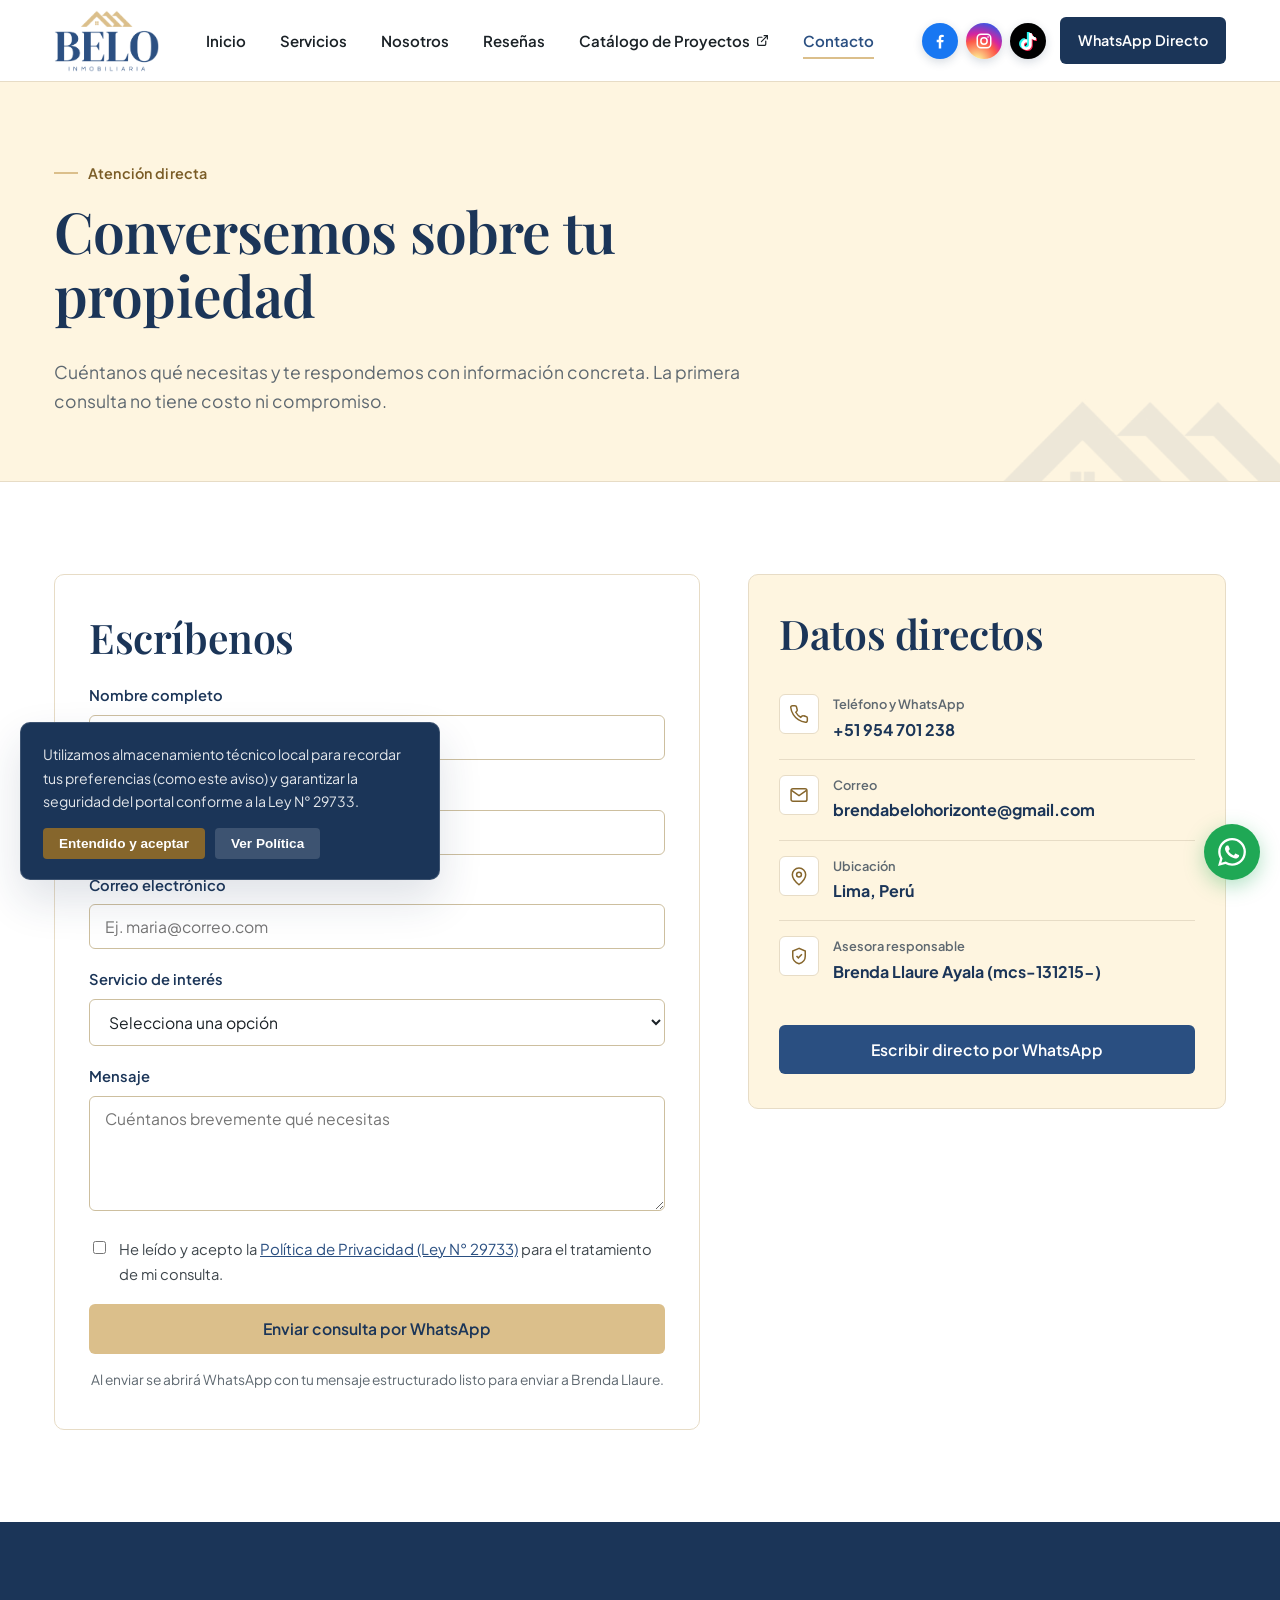
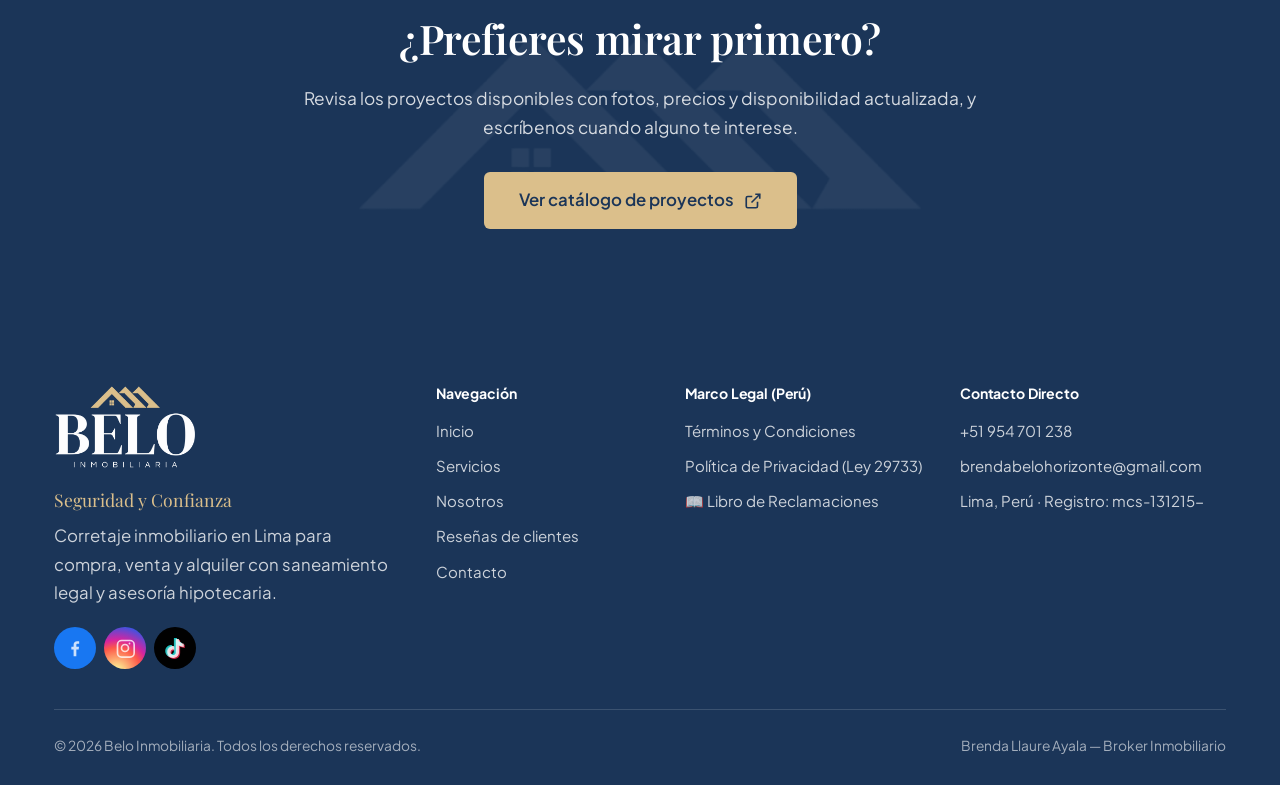
==== commit 766b5c16: "Add files via upload actualizado" ====
--- a/contacto.html
+++ b/contacto.html
@@ -21,7 +21,7 @@
   <link rel="preconnect" href="https://fonts.gstatic.com" crossorigin>
   <link href="https://fonts.googleapis.com/css2?family=Playfair+Display:wght@500;600&family=Plus+Jakarta+Sans:wght@400;500;600;700&display=swap" rel="stylesheet">
 
-  <link rel="stylesheet" href="css/styles.css">
+  <link rel="stylesheet" href="css/styles.css?v=3">
 </head>
 <body>
 
@@ -297,7 +297,7 @@
 
   <aside class="banner-cookies" id="bannerCookies" aria-label="Aviso de privacidad y cookies">
     <p>
-      Utilizamos almacenamiento técnico local para recordar tu sesión en las reseñas y garantizar la seguridad del portal conforme a la Ley N° 29733.
+      Utilizamos almacenamiento técnico local para recordar tus preferencias (como este aviso) y garantizar la seguridad del portal conforme a la Ley N° 29733.
     </p>
     <div class="banner-cookies__acciones">
       <button type="button" class="btn-cookie-aceptar" id="btnAceptarCookies">Entendido y aceptar</button>
@@ -309,6 +309,6 @@
     <svg width="28" height="28" viewBox="0 0 24 24" fill="currentColor"><path d="M17.472 14.382c-.297-.149-1.758-.867-2.03-.967-.273-.099-.471-.148-.67.15-.197.297-.767.966-.94 1.164-.173.199-.347.223-.644.075-.297-.15-1.255-.463-2.39-1.475-.883-.788-1.48-1.761-1.653-2.059-.173-.297-.018-.458.13-.606.134-.133.298-.347.446-.52.149-.174.198-.298.298-.497.099-.198.05-.371-.025-.52-.075-.149-.669-1.612-.916-2.207-.242-.579-.487-.5-.669-.51-.173-.008-.371-.01-.57-.01-.198 0-.52.074-.792.372-.272.297-1.04 1.016-1.04 2.479 0 1.462 1.065 2.875 1.213 3.074.149.198 2.096 3.2 5.077 4.487.709.306 1.262.489 1.694.625.712.227 1.36.195 1.872.118.571-.085 1.758-.719 2.006-1.413.248-.694.248-1.289.173-1.413-.074-.124-.272-.198-.57-.347M12.05 21.785h-.004a9.87 9.87 0 0 1-5.031-1.378l-.361-.214-3.741.982.998-3.648-.235-.374a9.86 9.86 0 0 1-1.51-5.26c.001-5.45 4.436-9.884 9.888-9.884a9.82 9.82 0 0 1 6.993 2.898 9.82 9.82 0 0 1 2.893 6.994c-.003 5.45-4.437 9.884-9.885 9.884m8.413-18.297A11.82 11.82 0 0 0 12.05 0C5.495 0 .16 5.335.157 11.892c0 2.096.548 4.142 1.588 5.945L.057 24l6.305-1.654a11.88 11.88 0 0 0 5.683 1.448h.005c6.554 0 11.89-5.335 11.893-11.893a11.82 11.82 0 0 0-3.48-8.413"/></svg>
   </a>
 
-  <script src="js/main.js"></script>
+  <script src="js/main.js?v=3"></script>
 </body>
 </html>
